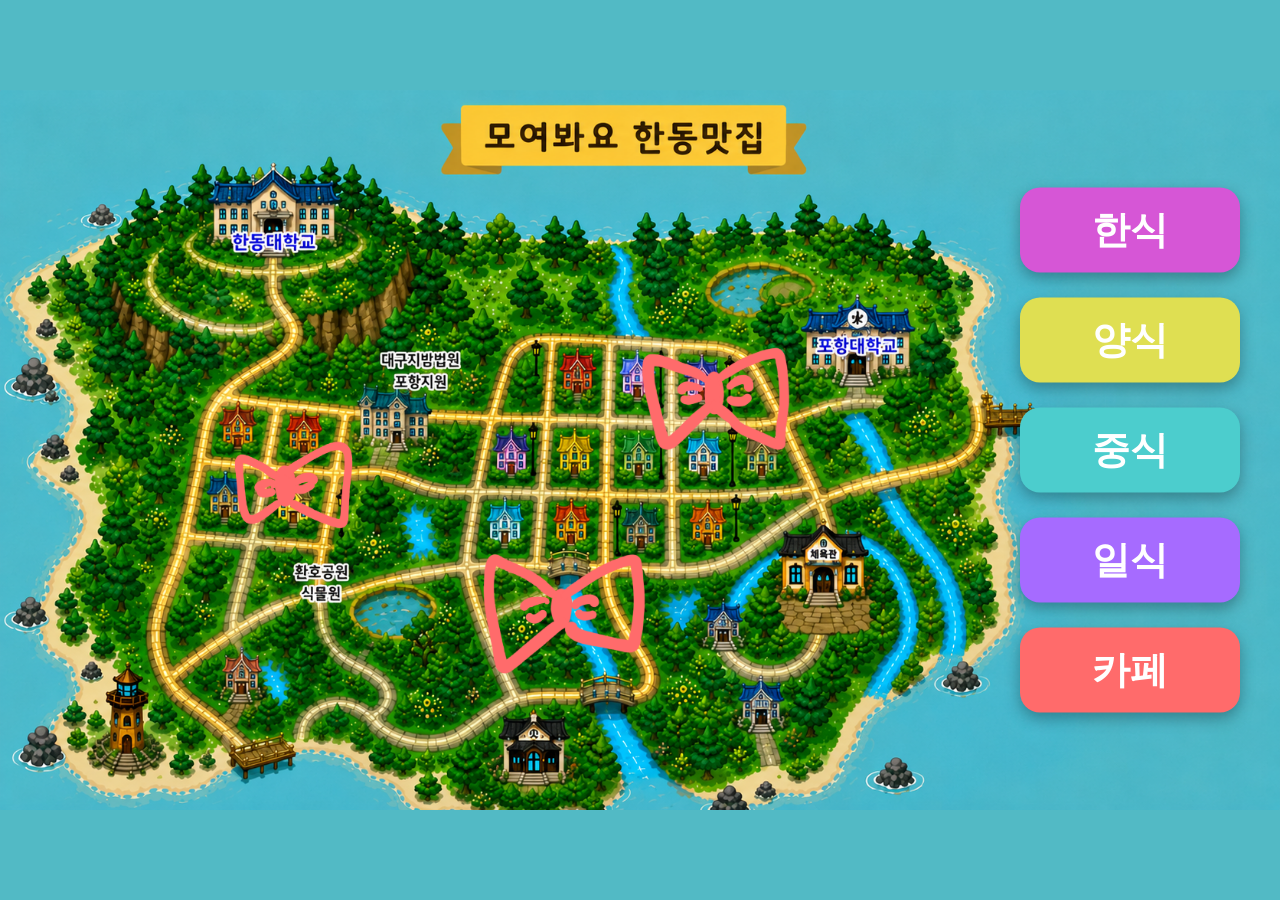
==== cafe.html @ d8bb7f0f "first" ====
<!DOCTYPE html>
<html lang="ko">
<head>
    <meta charset="UTF-8">
    <meta name="viewport" content="width=device-width, initial-scale=1.0">

    <title>Cafe Food</title>

    <link rel="stylesheet" href="style.css">
</head>

<body class="cafe-page">

        <!-- 오른쪽 메뉴 -->
    <div class="menu-container">

        <div class="menu-button korean"
             onclick="location.href='korean.html'">
            한식
        </div>

        <div class="menu-button western"
             onclick="location.href='western.html'">
            양식
        </div>

        <div class="menu-button chinese"
             onclick="location.href='chinese.html'">
            중식
        </div>

        <div class="menu-button japanese"
             onclick="location.href='japanese.html'">
            일식
        </div>

        <div class="menu-button cafe"
             onclick="location.href='cafe.html'">
            카페
        </div>

    </div>

</body>
</html>
---- style.css ----
/* 기본 설정 */
html, body{
    margin:0;
    width:100%;
    height:100%;
}

/* 첫 화면 */
.main-page{

    width:100%;
    height:100vh;

    /* 배경 이미지 */
    background-image:url('./bg1.png');

    /* 이미지 전체 보이기 */
    background-size:contain;

    /* 가운데 정렬 */
    background-position:center;

    /* 반복 제거 */
    background-repeat:no-repeat;

    /* 남는 공간 색 */
    background-color:black;

    /* 중앙 정렬 */
    display:flex;
    justify-content:center;
    align-items:center;
}

/* 두 번째 화면 */
.map-page{

    width:100%;
    height:100vh;

    background-image:url('./map.png');

    background-size:contain;

    background-position:center;

    background-repeat:no-repeat;

    background-color:#52BAC5;
}

/* 중앙 이미지 */
.title-image{

    width:650px;

    cursor:pointer;

    transition:0.3s;
}

/* 마우스 올렸을 때 */
.title-image:hover{

    transform:scale(1.05);
}

/* 한식 페이지 */
.korean-page{

    width:100%;
    height:100vh;

    background-image:url('./kor_food.png');

    background-size:contain;

    background-position:center;

    background-repeat:no-repeat;

    background-color:#52BAC5;
}



/* 양식 페이지 */
.western-page{

    width:100%;
    height:100vh;

    background-image:url('./western_food.png');

    background-size:contain;

    background-position:center;

    background-repeat:no-repeat;

    background-color:#52BAC5;
}

/* 중식 페이지 */
.chinese-page{

    width:100%;
    height:100vh;

    background-image:url('./ch_food.png');

    background-size:contain;

    background-position:center;

    background-repeat:no-repeat;

    background-color:#52BAC5;
}

/* 일식 페이지 */
.japanese-page{

    width:100%;
    height:100vh;

    background-image:url('./ja_food.png');

    background-size:contain;

    background-position:center;

    background-repeat:no-repeat;

    background-color:#52BAC5;
}

/* 카페 페이지 */
.cafe-page{

    width:100%;
    height:100vh;

    background-image:url('./cafe.png');

    background-size:contain;

    background-position:center;

    background-repeat:no-repeat;

    background-color:#52BAC5;
}

/* --- */
/* 오른쪽 메뉴 영역 */
.menu-container{

    position:absolute;

    right:40px;
    top:50%;

    transform:translateY(-50%);

    display:flex;
    flex-direction:column;

    gap:25px;
}

/* 메뉴 버튼 공통 */
.menu-button{

    width:220px;
    height:85px;

    border-radius:20px;

    display:flex;
    justify-content:center;
    align-items:center;

    font-size:38px;
    font-weight:bold;

    color:white;

    cursor:pointer;

    transition:0.3s;

    box-shadow:
        0 6px 15px rgba(0,0,0,0.3);

    user-select:none;
}

/* hover 효과 */
.menu-button:hover{

    transform:scale(1.07);

    filter:brightness(1.1);
}

/* 색상 */
.korean{
    background:#d656d6;
}

.western{
    background:#dfdf52;
}

.chinese{
    background:#4ccdcd;
}

.japanese{
    background: #A66bff;
}

.cafe{
    background:#FF6B6B;
}
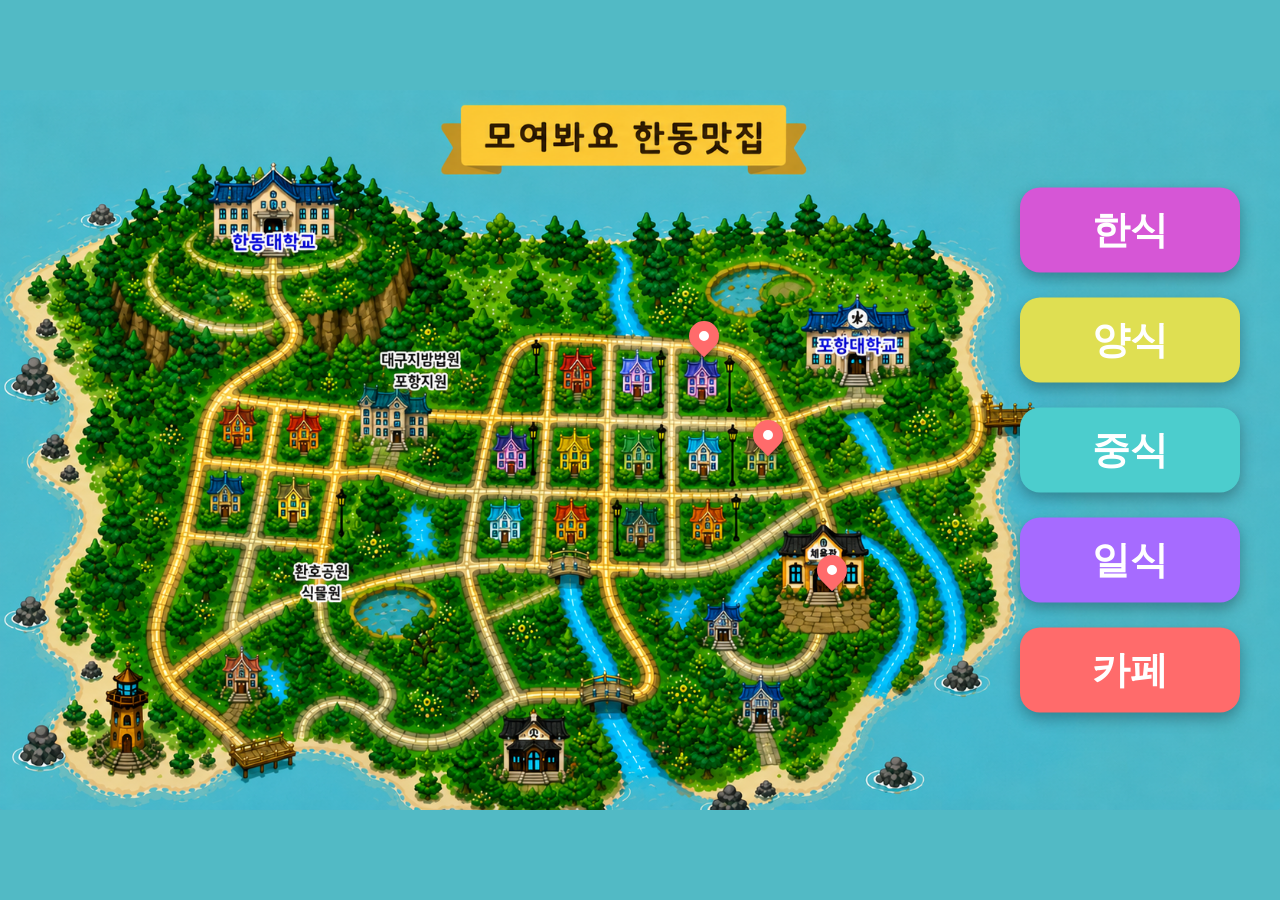
==== commit 8f41c29c: "update" ====
--- a/cafe.html
+++ b/cafe.html
@@ -1,45 +1,37 @@
-<!DOCTYPE html>
+<!doctype html>
 <html lang="ko">
-<head>
-    <meta charset="UTF-8">
-    <meta name="viewport" content="width=device-width, initial-scale=1.0">
-
-    <title>Cafe Food</title>
-
-    <link rel="stylesheet" href="style.css">
-</head>
-
-<body class="cafe-page">
-
-        <!-- 오른쪽 메뉴 -->
-    <div class="menu-container">
-
-        <div class="menu-button korean"
-             onclick="location.href='korean.html'">
-            한식
-        </div>
-
-        <div class="menu-button western"
-             onclick="location.href='western.html'">
-            양식
-        </div>
-
-        <div class="menu-button chinese"
-             onclick="location.href='chinese.html'">
-            중식
-        </div>
-
-        <div class="menu-button japanese"
-             onclick="location.href='japanese.html'">
-            일식
-        </div>
-
-        <div class="menu-button cafe"
-             onclick="location.href='cafe.html'">
-            카페
-        </div>
-
+  <head>
+    <meta charset="UTF-8" />
+    <meta name="viewport" content="width=device-width, initial-scale=1.0" />
+    <title>한동맛집 지도 - 카페</title>
+    <link rel="stylesheet" href="style.css" />
+  </head>
+  <body class="map-page">
+    <div class="map-container">
+      <div class="pin cafe-pin" style="left: 65%; top: 65%"></div>
+      <div class="pin cafe-pin" style="left: 55%; top: 39%"></div>
+      <div class="pin cafe-pin" style="left: 60%; top: 50%"></div>
     </div>
 
-</body>
-</html>+    <div class="menu-container">
+      <div class="menu-button korean" onclick="location.href = 'korean.html'">
+        한식
+      </div>
+      <div class="menu-button western" onclick="location.href = 'western.html'">
+        양식
+      </div>
+      <div class="menu-button chinese" onclick="location.href = 'chinese.html'">
+        중식
+      </div>
+      <div
+        class="menu-button japanese"
+        onclick="location.href = 'japanese.html'"
+      >
+        일식
+      </div>
+      <div class="menu-button cafe" onclick="location.href = 'cafe.html'">
+        카페
+      </div>
+    </div>
+  </body>
+</html>
--- a/style.css
+++ b/style.css
@@ -1,228 +1,277 @@
 /* 기본 설정 */
-html, body{
-    margin:0;
-    width:100%;
-    height:100%;
+html,
+body {
+  margin: 0;
+  width: 100%;
+  height: 100%;
 }
 
 /* 첫 화면 */
-.main-page{
-
-    width:100%;
-    height:100vh;
-
-    /* 배경 이미지 */
-    background-image:url('./bg1.png');
-
-    /* 이미지 전체 보이기 */
-    background-size:contain;
-
-    /* 가운데 정렬 */
-    background-position:center;
-
-    /* 반복 제거 */
-    background-repeat:no-repeat;
-
-    /* 남는 공간 색 */
-    background-color:black;
-
-    /* 중앙 정렬 */
-    display:flex;
-    justify-content:center;
-    align-items:center;
+.main-page {
+  width: 100%;
+  height: 100vh;
+
+  /* 배경 이미지 */
+  background-image: url("./bg1.png");
+
+  /* 이미지 전체 보이기 */
+  background-size: contain;
+
+  /* 가운데 정렬 */
+  background-position: center;
+
+  /* 반복 제거 */
+  background-repeat: no-repeat;
+
+  /* 남는 공간 색 */
+  background-color: black;
+
+  /* 중앙 정렬 */
+  display: flex;
+  justify-content: center;
+  align-items: center;
 }
 
 /* 두 번째 화면 */
-.map-page{
-
-    width:100%;
-    height:100vh;
-
-    background-image:url('./map.png');
-
-    background-size:contain;
-
-    background-position:center;
-
-    background-repeat:no-repeat;
-
-    background-color:#52BAC5;
+.map-page {
+  width: 100%;
+  height: 100vh;
+
+  background-image: url("./map.png");
+
+  background-size: contain;
+
+  background-position: center;
+
+  background-repeat: no-repeat;
+
+  background-color: #52bac5;
 }
 
 /* 중앙 이미지 */
-.title-image{
-
-    width:650px;
-
-    cursor:pointer;
-
-    transition:0.3s;
+.title-image {
+  width: 650px;
+
+  cursor: pointer;
+
+  transition: 0.3s;
 }
 
 /* 마우스 올렸을 때 */
-.title-image:hover{
-
-    transform:scale(1.05);
+.title-image:hover {
+  transform: scale(1.05);
+}
+
+/* 지도가 화면 전체에 꽉 차게 만드는 기본 상자 설정 */
+.map-container {
+  position: relative;
+  width: 100vw;
+  height: 100vh;
+  overflow: hidden;
+}
+
+.map-bg {
+  width: 100%;
+  height: 100%;
+  object-fit: cover;
+}
+
+/* 친구가 만든 메뉴 버튼판을 오른쪽 넓은 바다 영역에 둥둥 띄우기 */
+.menu-container {
+  position: absolute;
+  right: 60px;
+  top: 50%;
+  transform: translateY(-50%);
+  display: flex;
+  flex-direction: column;
+  gap: 15px;
+  z-index: 10; /* 지도보다 무조건 위에 오도록 설정 */
+}
+
+/* 둥둥 뜨는 귀여운 물방울 모양 핀 디자인 */
+.pin {
+  position: absolute;
+  width: 30px;
+  height: 30px;
+  border-radius: 50% 50% 50% 0;
+  transform: translate(-50%, -100%) rotate(-45deg);
+  box-shadow: -2px 2px 4px rgba(0, 0, 0, 0.4);
+}
+
+/* 핀 가운데 찍히는 귀여운 하얀 점 */
+.pin::after {
+  content: "";
+  width: 10px;
+  height: 10px;
+  background: white;
+  border-radius: 50%;
+  position: absolute;
+  top: 10px;
+  left: 10px;
+}
+
+/* 각 버튼의 종류와 똑같이 맞춰지는 핀들의 색상 */
+.korean-pin {
+  background-color: #d656d6;
+}
+.western-pin {
+  background-color: #dfdf52;
+}
+.chinese-pin {
+  background-color: #4ccdcd;
+}
+.japanese-pin {
+  background-color: #a66bff;
+}
+.cafe-pin {
+  background-color: #ff6b6b;
 }
 
 /* 한식 페이지 */
-.korean-page{
-
-    width:100%;
-    height:100vh;
-
-    background-image:url('./kor_food.png');
-
-    background-size:contain;
-
-    background-position:center;
-
-    background-repeat:no-repeat;
-
-    background-color:#52BAC5;
-}
-
-
+.korean-page {
+  width: 100%;
+  height: 100vh;
+
+  background-image: url("./kor_food.png");
+
+  background-size: contain;
+
+  background-position: center;
+
+  background-repeat: no-repeat;
+
+  background-color: #52bac5;
+}
 
 /* 양식 페이지 */
-.western-page{
-
-    width:100%;
-    height:100vh;
-
-    background-image:url('./western_food.png');
-
-    background-size:contain;
-
-    background-position:center;
-
-    background-repeat:no-repeat;
-
-    background-color:#52BAC5;
+.western-page {
+  width: 100%;
+  height: 100vh;
+
+  background-image: url("./western_food.png");
+
+  background-size: contain;
+
+  background-position: center;
+
+  background-repeat: no-repeat;
+
+  background-color: #52bac5;
 }
 
 /* 중식 페이지 */
-.chinese-page{
-
-    width:100%;
-    height:100vh;
-
-    background-image:url('./ch_food.png');
-
-    background-size:contain;
-
-    background-position:center;
-
-    background-repeat:no-repeat;
-
-    background-color:#52BAC5;
+.chinese-page {
+  width: 100%;
+  height: 100vh;
+
+  background-image: url("./ch_food.png");
+
+  background-size: contain;
+
+  background-position: center;
+
+  background-repeat: no-repeat;
+
+  background-color: #52bac5;
 }
 
 /* 일식 페이지 */
-.japanese-page{
-
-    width:100%;
-    height:100vh;
-
-    background-image:url('./ja_food.png');
-
-    background-size:contain;
-
-    background-position:center;
-
-    background-repeat:no-repeat;
-
-    background-color:#52BAC5;
+.japanese-page {
+  width: 100%;
+  height: 100vh;
+
+  background-image: url("./ja_food.png");
+
+  background-size: contain;
+
+  background-position: center;
+
+  background-repeat: no-repeat;
+
+  background-color: #52bac5;
 }
 
 /* 카페 페이지 */
-.cafe-page{
-
-    width:100%;
-    height:100vh;
-
-    background-image:url('./cafe.png');
-
-    background-size:contain;
-
-    background-position:center;
-
-    background-repeat:no-repeat;
-
-    background-color:#52BAC5;
+.cafe-page {
+  width: 100%;
+  height: 100vh;
+
+  background-image: url("./cafe.png");
+
+  background-size: contain;
+
+  background-position: center;
+
+  background-repeat: no-repeat;
+
+  background-color: #52bac5;
 }
 
 /* --- */
 /* 오른쪽 메뉴 영역 */
-.menu-container{
-
-    position:absolute;
-
-    right:40px;
-    top:50%;
-
-    transform:translateY(-50%);
-
-    display:flex;
-    flex-direction:column;
-
-    gap:25px;
+.menu-container {
+  position: absolute;
+
+  right: 40px;
+  top: 50%;
+
+  transform: translateY(-50%);
+
+  display: flex;
+  flex-direction: column;
+
+  gap: 25px;
 }
 
 /* 메뉴 버튼 공통 */
-.menu-button{
-
-    width:220px;
-    height:85px;
-
-    border-radius:20px;
-
-    display:flex;
-    justify-content:center;
-    align-items:center;
-
-    font-size:38px;
-    font-weight:bold;
-
-    color:white;
-
-    cursor:pointer;
-
-    transition:0.3s;
-
-    box-shadow:
-        0 6px 15px rgba(0,0,0,0.3);
-
-    user-select:none;
+.menu-button {
+  width: 220px;
+  height: 85px;
+
+  border-radius: 20px;
+
+  display: flex;
+  justify-content: center;
+  align-items: center;
+
+  font-size: 38px;
+  font-weight: bold;
+
+  color: white;
+
+  cursor: pointer;
+
+  transition: 0.3s;
+
+  box-shadow: 0 6px 15px rgba(0, 0, 0, 0.3);
+
+  user-select: none;
 }
 
 /* hover 효과 */
-.menu-button:hover{
-
-    transform:scale(1.07);
-
-    filter:brightness(1.1);
+.menu-button:hover {
+  transform: scale(1.07);
+
+  filter: brightness(1.1);
 }
 
 /* 색상 */
-.korean{
-    background:#d656d6;
-}
-
-.western{
-    background:#dfdf52;
-}
-
-.chinese{
-    background:#4ccdcd;
-}
-
-.japanese{
-    background: #A66bff;
-}
-
-.cafe{
-    background:#FF6B6B;
-}
-
-
+.korean {
+  background: #d656d6;
+}
+
+.western {
+  background: #dfdf52;
+}
+
+.chinese {
+  background: #4ccdcd;
+}
+
+.japanese {
+  background: #a66bff;
+}
+
+.cafe {
+  background: #ff6b6b;
+}
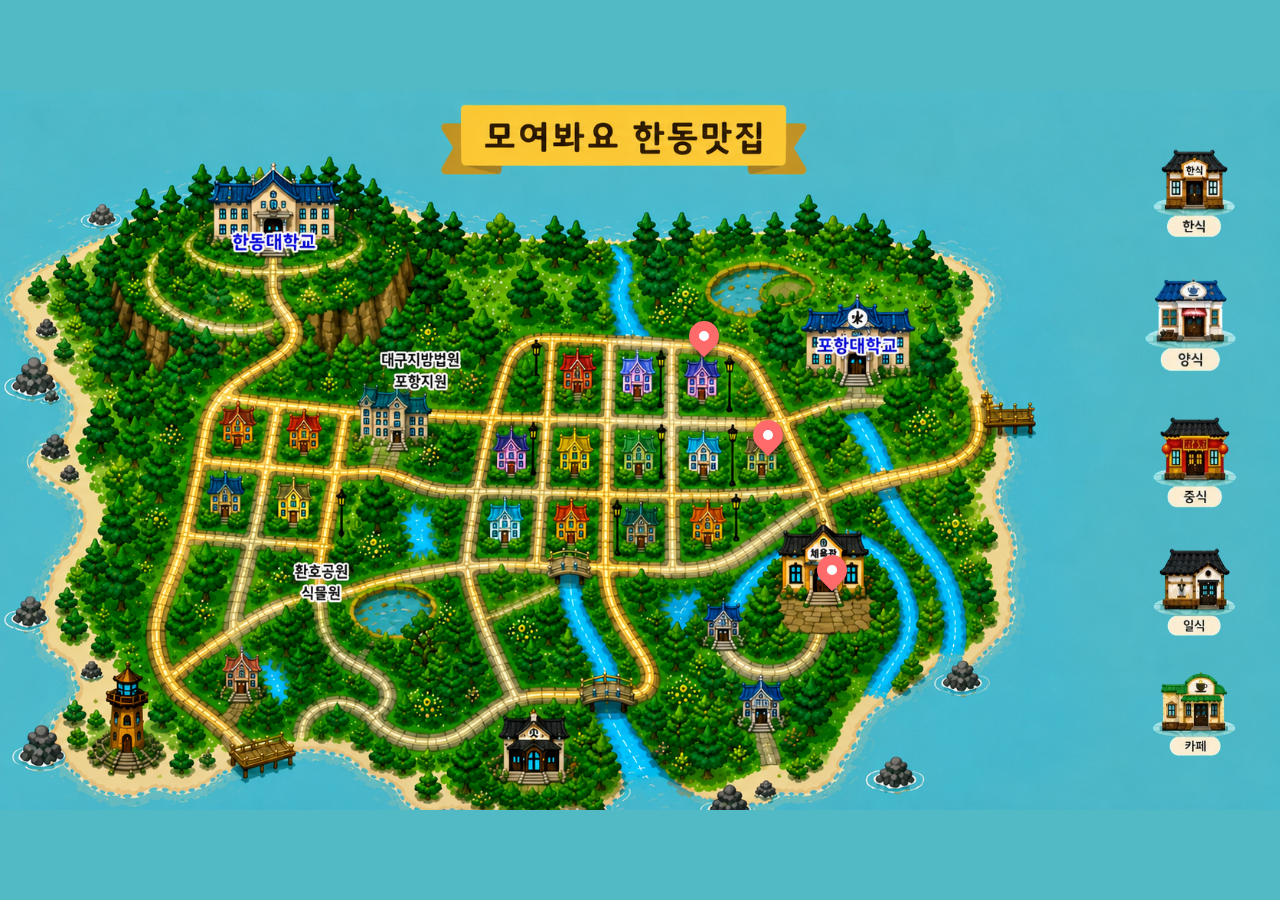
==== commit a7d4a1bb: "홍유은 수정" ====
--- a/cafe.html
+++ b/cafe.html
@@ -14,24 +14,46 @@
     </div>
 
     <div class="menu-container">
-      <div class="menu-button korean" onclick="location.href = 'korean.html'">
-        한식
-      </div>
-      <div class="menu-button western" onclick="location.href = 'western.html'">
-        양식
-      </div>
-      <div class="menu-button chinese" onclick="location.href = 'chinese.html'">
-        중식
-      </div>
-      <div
-        class="menu-button japanese"
-        onclick="location.href = 'japanese.html'"
-      >
-        일식
-      </div>
-      <div class="menu-button cafe" onclick="location.href = 'cafe.html'">
-        카페
-      </div>
+      <a href="korean.html">
+        <img src="k.png" class="menu-img" alt="한식" />
+      </a>
+
+      <a href="western.html">
+        <img src="w.png" class="menu-img" alt="양식" />
+      </a>
+
+      <a href="chinese.html">
+        <img src="c.png" class="menu-img" alt="중식" />
+      </a>
+
+      <a href="japanese.html">
+        <img src="j.png" class="menu-img" alt="일식" />
+      </a>
+
+      <a href="cafe.html">
+        <img src="f.png" class="menu-img" alt="카페" />
+      </a>
     </div>
+
+    <map name="">
+      <area
+        shape="rect"
+        coords=""
+        alt="로드샵카페"
+        href="https://search.naver.com/search.naver?sm=tab_hty.top&where=nexearch&ssc=tab.nx.all&query=%EB%A1%9C%EB%93%9C%EC%83%B5%EC%B9%B4%ED%8E%98&oquery=%EB%B3%B8%EA%B0%80%EA%BC%AC%EB%A7%89%EC%A7%AC%EB%BD%95&tqi=jm0lbsqosZwssisyx58-257273&ackey=3gg0eadb"
+      />
+      <area
+        shape="rect"
+        coords=""
+        alt="오픈오픈"
+        href="https://search.naver.com/search.naver?sm=tab_hty.top&where=nexearch&ssc=tab.nx.all&query=%EC%98%A4%ED%94%88%EC%98%A4%ED%94%88&oquery=%EB%A1%9C%EB%93%9C%EC%83%B5%EC%B9%B4%ED%8E%98&tqi=jm0lCdqosZwssisy2GV-372100&ackey=qwvxmrk1"
+      />
+      <area
+        shape="rect"
+        coords=""
+        alt="오후애"
+        href="https://map.naver.com/p/search/%EC%98%A4%ED%9B%84%EC%95%A0/place/1047091227?placePath=/home?bk_query=%EC%98%A4%ED%9B%84%EC%95%A0&entry=pll&from=nx&fromNxList=true&from=map&fromPanelNum=2&timestamp=202606011505&locale=ko&svcName=map_pcv5&searchText=%EC%98%A4%ED%9B%84%EC%95%A0&placeSearchOption=bk_query%3D%25EC%2598%25A4%25ED%259B%2584%25EC%2595%25A0%26entry%3Dpll%26fromNxList%3Dtrue%26originalQuery%3D%25EC%2598%25A4%25ED%259B%2584%25EC%2595%25A0%26x%3D129.341663%26y%3D36.107199&searchType=place"
+      />
+    </map>
   </body>
 </html>
--- a/style.css
+++ b/style.css
@@ -132,7 +132,7 @@
   width: 100%;
   height: 100vh;
 
-  background-image: url("./kor_food.png");
+  background-image: url("/k.png");
 
   background-size: contain;
 
@@ -148,15 +148,49 @@
   width: 100%;
   height: 100vh;
 
-  background-image: url("./western_food.png");
-
-  background-size: contain;
-
-  background-position: center;
-
-  background-repeat: no-repeat;
-
-  background-color: #52bac5;
+  background-image: url("/w.png");
+
+  background-size: contain;
+
+  background-position: center;
+
+  background-repeat: no-repeat;
+
+  background-color: #52bac5;
+}
+/* 오른쪽 사이드 이미지 메뉴 */
+.menu-container {
+  position: absolute;
+  right: 35px;
+  top: 50%;
+  transform: translateY(-50%);
+
+  display: flex;
+  flex-direction: column;
+  align-items: center;
+  gap: 12px;
+
+  z-index: 10;
+}
+
+/* 사이드 이미지 크기 */
+.menu-img {
+  width: 95px;
+  height: auto;
+
+  cursor: pointer;
+  transition: 0.3s;
+}
+
+/* 마우스 올렸을 때 */
+.menu-img:hover {
+  transform: scale(1.07);
+}
+
+/* 링크 밑줄 제거 */
+.menu-container a {
+  text-decoration: none;
+  display: block;
 }
 
 /* 중식 페이지 */
@@ -164,7 +198,7 @@
   width: 100%;
   height: 100vh;
 
-  background-image: url("./ch_food.png");
+  background-image: url("/c.png");
 
   background-size: contain;
 
@@ -180,7 +214,7 @@
   width: 100%;
   height: 100vh;
 
-  background-image: url("./ja_food.png");
+  background-image: url("/j.png");
 
   background-size: contain;
 
@@ -196,7 +230,7 @@
   width: 100%;
   height: 100vh;
 
-  background-image: url("./cafe.png");
+  background-image: url("/f.png");
 
   background-size: contain;
 
@@ -254,24 +288,3 @@
 
   filter: brightness(1.1);
 }
-
-/* 색상 */
-.korean {
-  background: #d656d6;
-}
-
-.western {
-  background: #dfdf52;
-}
-
-.chinese {
-  background: #4ccdcd;
-}
-
-.japanese {
-  background: #a66bff;
-}
-
-.cafe {
-  background: #ff6b6b;
-}
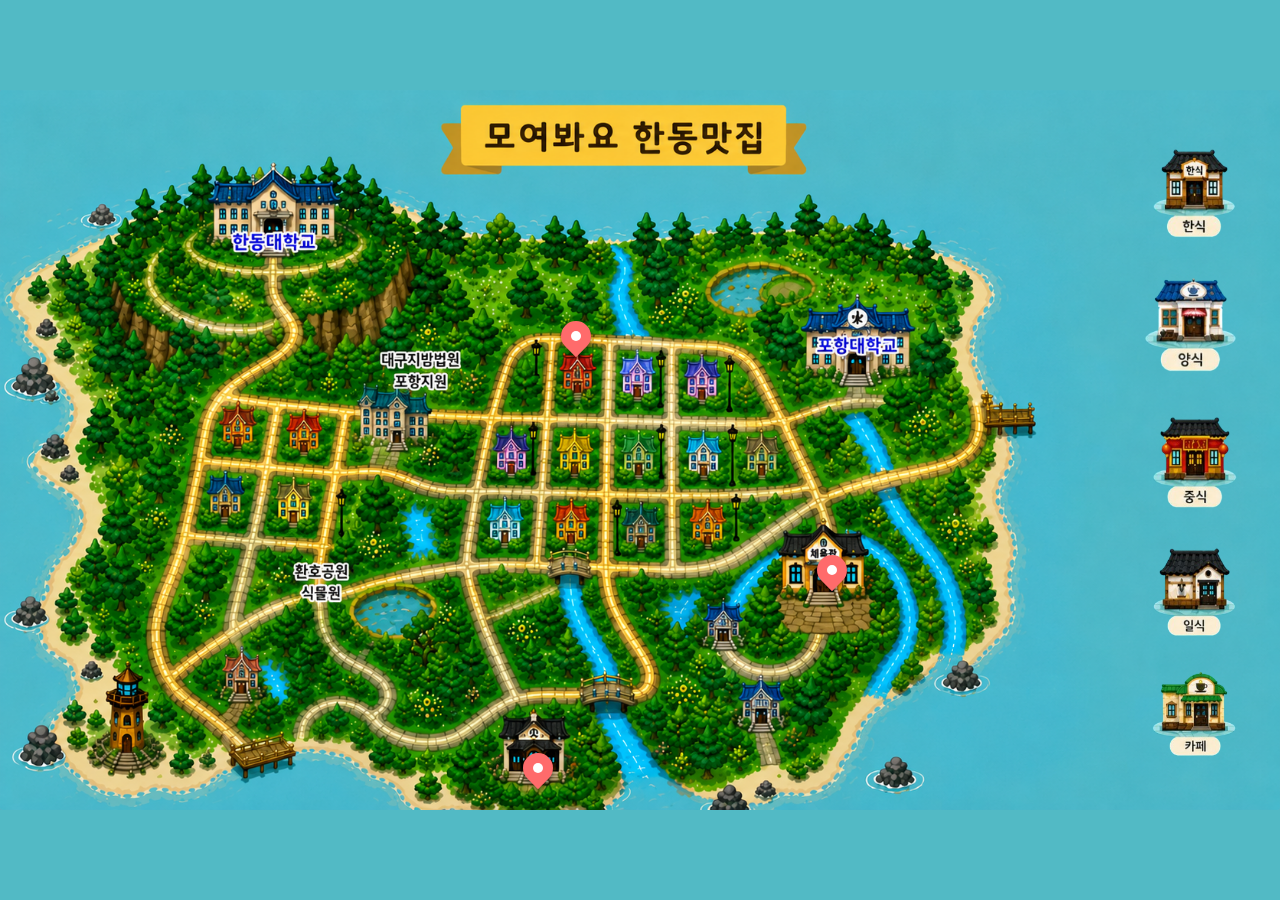
==== commit 35eaf980: "Implement popups for cafe location pins Added interactive popups for cafe pins with click events." ====
--- a/cafe.html
+++ b/cafe.html
@@ -8,9 +8,48 @@
   </head>
   <body class="map-page">
     <div class="map-container">
-      <div class="pin cafe-pin" style="left: 65%; top: 65%"></div>
-      <div class="pin cafe-pin" style="left: 55%; top: 39%"></div>
-      <div class="pin cafe-pin" style="left: 60%; top: 50%"></div>
+      <div class="pin-wrapper" style="left: 65%; top: 65%">
+        <div class="pin cafe-pin"></div>
+        <div class="popup">
+          <img src="로드샵 카페.png" alt="로드샵카페" usemap="#로드샵카페" />
+          <map name="로드샵카페">
+            <area
+              shape="rect"
+              coords="55,54,315,90"
+              href="https://map.naver.com/p/search/%EB%A1%9C%EB%93%9C%EC%83%B5%EC%B9%B4%ED%8E%98/place/1880968360?placePath=/home?bk_query=%EB%A1%9C%EB%93%9C%EC%83%B5%EC%B9%B4%ED%8E%98&entry=pll&from=nx&fromNxList=true&from=map&fromPanelNum=2&timestamp=202606070351&locale=ko&svcName=map_pcv5&searchText=%EB%A1%9C%EB%93%9C%EC%83%B5%EC%B9%B4%ED%8E%98&placeSearchOption=bk_query%3D%25EB%25A1%259C%25EB%2593%259C%25EC%2583%25B5%25EC%25B9%25B4%25ED%258E%2598%26entry%3Dpll%26fromNxList%3Dtrue%26originalQuery%3D%25EB%25A1%259C%25EB%2593%259C%25EC%2583%25B5%25EC%25B9%25B4%25ED%258E%2598%26x%3D129.350350%26y%3D36.025292&searchType=place"
+              target="_blank"
+            />
+          </map>
+        </div>
+      </div>
+      <div class="pin-wrapper" style="left: 45%; top: 39%">
+        <div class="pin cafe-pin"></div>
+        <div class="popup">
+          <img src="오픈오프.png" alt="오픈오프" usemap="#오픈오프" />
+          <map name="오픈오프">
+            <area
+              shape="rect"
+              coords="55,54,315,90"
+              href="https://search.naver.com/search.naver?sm=tab_hty.top&where=nexearch&ssc=tab.nx.all&query=%EC%98%A4%ED%94%88%EC%98%A4%ED%94%84&oquery=%EC%98%A4%ED%94%88%EC%98%A4%ED%94%88&tqi=jAexIlqos5wssNkfKIV-074172&ackey=xnewnyrj"
+              target="_blank"
+            />
+          </map>
+        </div>
+      </div>
+      <div class="pin-wrapper" style="left: 42%; top: 87%">
+        <div class="pin cafe-pin"></div>
+        <div class="popup">
+          <img src="오후애.png" alt="오후애" usemap="#오후애" />
+          <map name="오후애">
+            <area
+              shape="rect"
+              coords="55,54,315,90"
+              href="https://map.naver.com/p/search/%EC%98%A4%ED%9B%84%EC%95%A0/place/1047091227?placePath=/home?bk_query=%EC%98%A4%ED%9B%84%EC%95%A0&entry=pll&from=nx&fromNxList=true&from=map&fromPanelNum=2&timestamp=202606011505&locale=ko&svcName=map_pcv5&searchText=%EC%98%A4%ED%9B%84%EC%95%A0&placeSearchOption=bk_query%"
+              target="blank"
+            />
+          </map>
+        </div>
+      </div>
     </div>
 
     <div class="menu-container">
@@ -35,25 +74,41 @@
       </a>
     </div>
 
-    <map name="">
-      <area
-        shape="rect"
-        coords=""
-        alt="로드샵카페"
-        href="https://search.naver.com/search.naver?sm=tab_hty.top&where=nexearch&ssc=tab.nx.all&query=%EB%A1%9C%EB%93%9C%EC%83%B5%EC%B9%B4%ED%8E%98&oquery=%EB%B3%B8%EA%B0%80%EA%BC%AC%EB%A7%89%EC%A7%AC%EB%BD%95&tqi=jm0lbsqosZwssisyx58-257273&ackey=3gg0eadb"
-      />
-      <area
-        shape="rect"
-        coords=""
-        alt="오픈오픈"
-        href="https://search.naver.com/search.naver?sm=tab_hty.top&where=nexearch&ssc=tab.nx.all&query=%EC%98%A4%ED%94%88%EC%98%A4%ED%94%88&oquery=%EB%A1%9C%EB%93%9C%EC%83%B5%EC%B9%B4%ED%8E%98&tqi=jm0lCdqosZwssisy2GV-372100&ackey=qwvxmrk1"
-      />
-      <area
-        shape="rect"
-        coords=""
-        alt="오후애"
-        href="https://map.naver.com/p/search/%EC%98%A4%ED%9B%84%EC%95%A0/place/1047091227?placePath=/home?bk_query=%EC%98%A4%ED%9B%84%EC%95%A0&entry=pll&from=nx&fromNxList=true&from=map&fromPanelNum=2&timestamp=202606011505&locale=ko&svcName=map_pcv5&searchText=%EC%98%A4%ED%9B%84%EC%95%A0&placeSearchOption=bk_query%3D%25EC%2598%25A4%25ED%259B%2584%25EC%2595%25A0%26entry%3Dpll%26fromNxList%3Dtrue%26originalQuery%3D%25EC%2598%25A4%25ED%259B%2584%25EC%2595%25A0%26x%3D129.341663%26y%3D36.107199&searchType=place"
-      />
-    </map>
+    <script>
+      const pins = document.querySelectorAll(".pin");
+
+      pins.forEach((pin) => {
+        pin.addEventListener("click", function (event) {
+          const currentPopup = this.parentElement.querySelector(".popup");
+
+          // 다른 팝업 닫기
+          document.querySelectorAll(".popup").forEach((popup) => {
+            if (popup !== currentPopup) {
+              popup.classList.remove("show");
+            }
+          });
+
+          // 현재 팝업 열기/닫기
+          currentPopup.classList.toggle("show");
+
+          event.stopPropagation();
+        });
+      });
+
+      // 빈 곳 클릭 시 모든 팝업 닫기
+      document.addEventListener("click", function () {
+        document.querySelectorAll(".popup").forEach((popup) => {
+          popup.classList.remove("show");
+        });
+      });
+
+      // 팝업 내부 클릭 시 닫히지 않게
+      document.querySelectorAll(".popup").forEach((popup) => {
+        popup.addEventListener("click", function (event) {
+          event.stopPropagation();
+        });
+      });
+    </script>
   </body>
 </html>
+
--- a/style.css
+++ b/style.css
@@ -288,3 +288,28 @@
 
   filter: brightness(1.1);
 }
+
+.map-container {
+  position: relative;
+}
+/* 팝업 기본 숨김 */
+.popup {
+  display: none;
+  position: absolute;
+  left: 40px;
+  top: -375px;
+  padding-top: 60px;
+  z-index: 100;
+}
+.popup.show {
+  display: block;
+}
+
+.pin-wrapper {
+  position: absolute;
+}
+.popup img {
+  width: 380px;
+  border-radius: 10px;
+  box-shadow: 0 3px 10px rgba(0, 0, 0, 0.3);
+}
